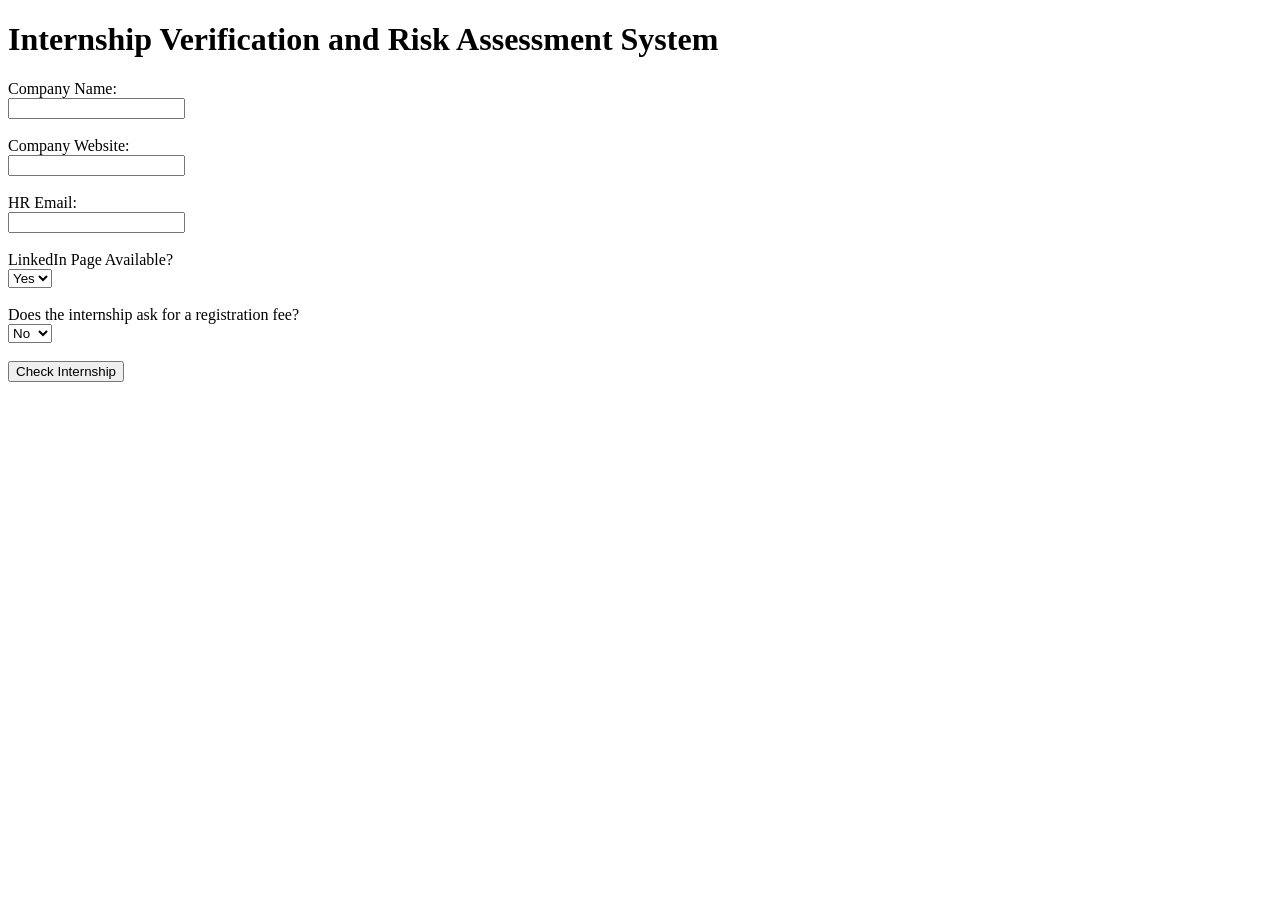
==== templates/index.html @ 8678685a "Add files via upload" ====
<!DOCTYPE html>
<html>
<head>
    <title>Internship Verification System</title>
    <link rel="stylesheet" href="{{ url_for('static', filename='style.css') }}">
</head>

<body>
    <h1>Internship Verification and Risk Assessment System</h1>

    <form action="/check" method="POST">
        <label>Company Name:</label><br>
        <input type="text" name="company_name" required><br><br>

        <label>Company Website:</label><br>
        <input type="text" name="website" required><br><br>

        <label>HR Email:</label><br>
        <input type="email" name="email" required><br><br>

        <label>LinkedIn Page Available?</label><br>
        <select name="linkedin">
            <option value="Yes">Yes</option>
            <option value="No">No</option>
        </select><br><br>

        <label>Does the internship ask for a registration fee?</label><br>
        <select name="fee">
            <option value="No">No</option>
            <option value="Yes">Yes</option>
        </select><br><br>

        <button type="submit">Check Internship</button>
    </form>

</body>
</html>
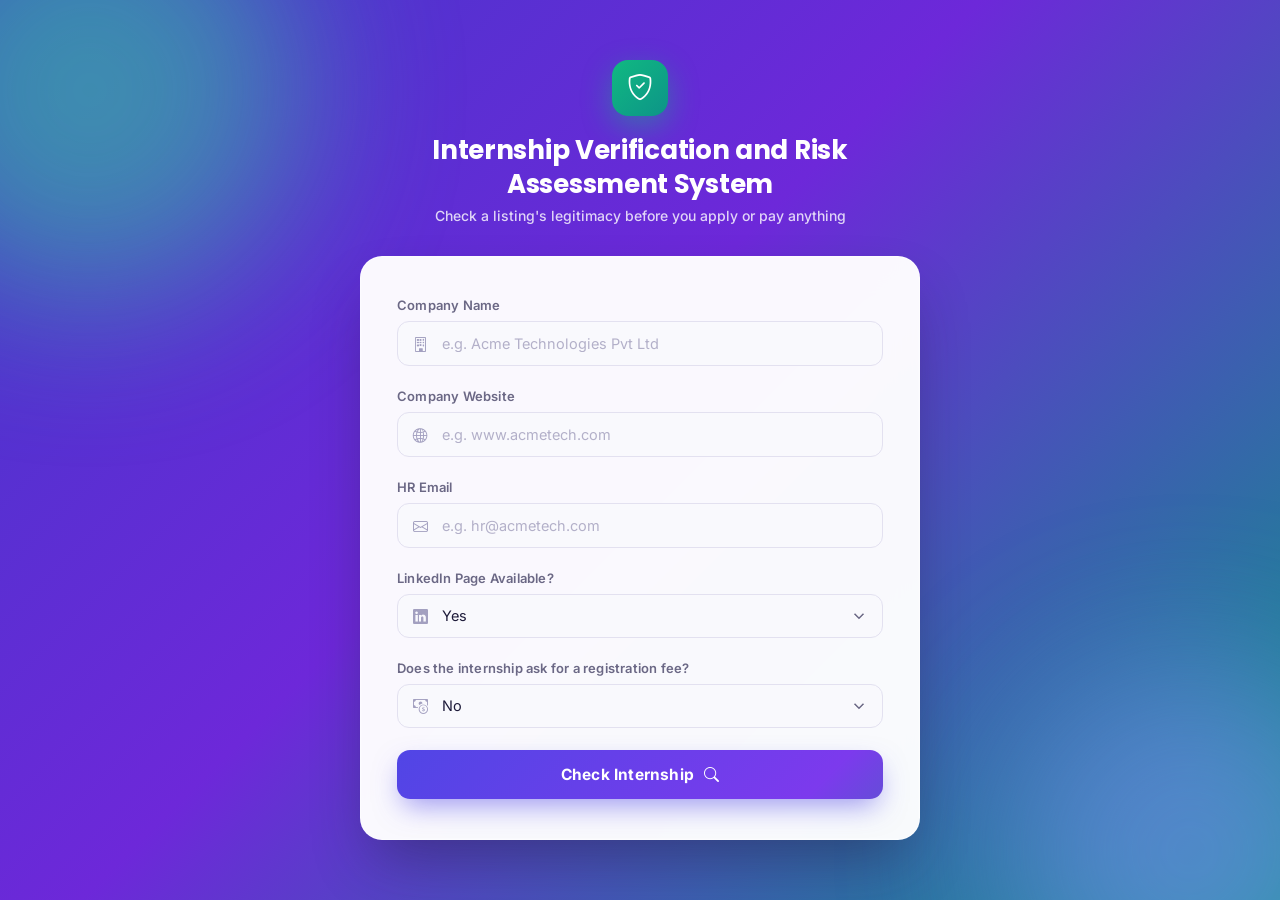
==== commit b3a2a0eb: "Update index.html" ====
--- a/templates/index.html
+++ b/templates/index.html
@@ -1,37 +1,304 @@
 <!DOCTYPE html>
-<html>
+<html lang="en">
 <head>
+    <meta charset="UTF-8">
+    <meta name="viewport" content="width=device-width, initial-scale=1.0">
     <title>Internship Verification System</title>
     <link rel="stylesheet" href="{{ url_for('static', filename='style.css') }}">
+
+    <!-- Fonts -->
+    <link rel="preconnect" href="https://fonts.googleapis.com">
+    <link rel="preconnect" href="https://fonts.gstatic.com" crossorigin>
+    <link href="https://fonts.googleapis.com/css2?family=Poppins:wght@600;700;800&family=Inter:wght@400;500;600;700&display=swap" rel="stylesheet">
+
+    <!-- Bootstrap Icons -->
+    <link rel="stylesheet" href="https://cdn.jsdelivr.net/npm/bootstrap-icons@1.11.3/font/bootstrap-icons.min.css">
+
+    <style>
+        :root {
+            --indigo: #4f46e5;
+            --violet: #7c3aed;
+            --emerald: #10b981;
+            --teal: #0d9488;
+            --ink: #1e1b3a;
+            --muted: #6b6885;
+            --danger: #ef4444;
+        }
+
+        * { box-sizing: border-box; }
+
+        body {
+            margin: 0;
+            min-height: 100vh;
+            font-family: 'Inter', sans-serif;
+            color: var(--ink);
+            background: linear-gradient(135deg, #4338ca 0%, #6d28d9 45%, #0d9488 100%);
+            background-attachment: fixed;
+            display: flex;
+            align-items: center;
+            justify-content: center;
+            padding: 48px 20px;
+            position: relative;
+            overflow-x: hidden;
+        }
+
+        /* Ambient glow shapes */
+        body::before,
+        body::after {
+            content: "";
+            position: fixed;
+            border-radius: 50%;
+            filter: blur(80px);
+            z-index: 0;
+            opacity: 0.55;
+        }
+        body::before {
+            width: 420px;
+            height: 420px;
+            background: #34d399;
+            top: -120px;
+            left: -120px;
+        }
+        body::after {
+            width: 380px;
+            height: 380px;
+            background: #818cf8;
+            bottom: -140px;
+            right: -100px;
+        }
+
+        .page-wrap {
+            position: relative;
+            z-index: 1;
+            width: 100%;
+            max-width: 560px;
+        }
+
+        .badge-row {
+            display: flex;
+            justify-content: center;
+            margin-bottom: 18px;
+        }
+
+        .shield-badge {
+            width: 56px;
+            height: 56px;
+            border-radius: 16px;
+            background: linear-gradient(135deg, var(--emerald), var(--teal));
+            display: flex;
+            align-items: center;
+            justify-content: center;
+            box-shadow: 0 10px 30px rgba(16, 185, 129, 0.45);
+        }
+        .shield-badge i {
+            font-size: 26px;
+            color: #ffffff;
+        }
+
+        h1 {
+            font-family: 'Poppins', sans-serif;
+            font-weight: 700;
+            font-size: 26px;
+            line-height: 1.3;
+            text-align: center;
+            color: #ffffff;
+            margin: 0 0 6px;
+            letter-spacing: -0.3px;
+        }
+
+        .subtitle {
+            text-align: center;
+            color: rgba(255, 255, 255, 0.8);
+            font-size: 14px;
+            margin: 0 0 32px;
+            font-weight: 500;
+        }
+
+        /* Glassmorphism card */
+        .card {
+            background: rgba(255, 255, 255, 0.97);
+            backdrop-filter: blur(18px);
+            border: 1px solid rgba(255, 255, 255, 0.5);
+            border-radius: 22px;
+            padding: 40px 36px;
+            box-shadow:
+                0 30px 60px -15px rgba(30, 27, 58, 0.45),
+                0 0 0 1px rgba(255, 255, 255, 0.06) inset;
+        }
+
+        .field {
+            margin-bottom: 22px;
+        }
+
+        .field label {
+            display: block;
+            font-size: 13px;
+            font-weight: 600;
+            color: var(--muted);
+            margin-bottom: 8px;
+            letter-spacing: 0.2px;
+        }
+
+        .input-wrap {
+            position: relative;
+        }
+
+        .input-wrap i.field-icon {
+            position: absolute;
+            left: 16px;
+            top: 50%;
+            transform: translateY(-50%);
+            color: #a3a0c0;
+            font-size: 15px;
+            pointer-events: none;
+            transition: color 0.2s ease;
+        }
+
+        input[type="text"],
+        input[type="email"],
+        select {
+            width: 100%;
+            padding: 13px 16px 13px 44px;
+            border: 1.5px solid #e3e1f0;
+            border-radius: 12px;
+            font-family: 'Inter', sans-serif;
+            font-size: 14.5px;
+            color: var(--ink);
+            background-color: #f9f9fd;
+            transition: border-color 0.2s ease, box-shadow 0.2s ease, background-color 0.2s ease;
+            outline: none;
+            appearance: none;
+        }
+
+        select {
+            background-image: url("data:image/svg+xml;charset=UTF-8,%3Csvg xmlns='http://www.w3.org/2000/svg' viewBox='0 0 24 24' fill='none' stroke='%236b6885' stroke-width='2'%3E%3Cpath d='M6 9l6 6 6-6'/%3E%3C/svg%3E");
+            background-repeat: no-repeat;
+            background-position: right 14px center;
+            background-size: 18px;
+            cursor: pointer;
+        }
+
+        input::placeholder { color: #b3b0c9; }
+
+        input:focus,
+        select:focus {
+            border-color: var(--indigo);
+            background-color: #ffffff;
+            box-shadow: 0 0 0 4px rgba(79, 70, 229, 0.14);
+        }
+
+        input:focus + i.field-icon,
+        .input-wrap:focus-within i.field-icon {
+            color: var(--indigo);
+        }
+
+        .submit-btn {
+            width: 100%;
+            margin-top: 12px;
+            padding: 15px 20px;
+            border: none;
+            border-radius: 13px;
+            font-family: 'Inter', sans-serif;
+            font-size: 15.5px;
+            font-weight: 700;
+            color: #ffffff;
+            letter-spacing: 0.2px;
+            cursor: pointer;
+            display: flex;
+            align-items: center;
+            justify-content: center;
+            gap: 10px;
+            background: linear-gradient(135deg, var(--indigo), var(--violet) 55%, var(--teal));
+            background-size: 160% 160%;
+            background-position: 0% 50%;
+            box-shadow: 0 12px 28px -6px rgba(79, 70, 229, 0.55);
+            transition: transform 0.2s ease, box-shadow 0.2s ease, background-position 0.4s ease;
+        }
+
+        .submit-btn:hover {
+            transform: translateY(-2px) scale(1.015);
+            box-shadow: 0 16px 34px -6px rgba(124, 58, 237, 0.55);
+            background-position: 100% 50%;
+        }
+
+        .submit-btn:active {
+            transform: translateY(0) scale(0.99);
+        }
+
+        .submit-btn i { font-size: 15px; }
+
+        @media (max-width: 480px) {
+            .card { padding: 30px 22px; border-radius: 18px; }
+            h1 { font-size: 21px; }
+        }
+    </style>
 </head>
 
 <body>
-    <h1>Internship Verification and Risk Assessment System</h1>
-
-    <form action="/check" method="POST">
-        <label>Company Name:</label><br>
-        <input type="text" name="company_name" required><br><br>
-
-        <label>Company Website:</label><br>
-        <input type="text" name="website" required><br><br>
-
-        <label>HR Email:</label><br>
-        <input type="email" name="email" required><br><br>
-
-        <label>LinkedIn Page Available?</label><br>
-        <select name="linkedin">
-            <option value="Yes">Yes</option>
-            <option value="No">No</option>
-        </select><br><br>
-
-        <label>Does the internship ask for a registration fee?</label><br>
-        <select name="fee">
-            <option value="No">No</option>
-            <option value="Yes">Yes</option>
-        </select><br><br>
-
-        <button type="submit">Check Internship</button>
-    </form>
-
+    <div class="page-wrap">
+        <div class="badge-row">
+            <div class="shield-badge"><i class="bi bi-shield-check"></i></div>
+        </div>
+
+        <h1>Internship Verification and Risk Assessment System</h1>
+        <p class="subtitle">Check a listing's legitimacy before you apply or pay anything</p>
+
+        <div class="card">
+            <form action="/check" method="POST">
+
+                <div class="field">
+                    <label for="company_name">Company Name</label>
+                    <div class="input-wrap">
+                        <i class="bi bi-building field-icon"></i>
+                        <input type="text" id="company_name" name="company_name" placeholder="e.g. Acme Technologies Pvt Ltd" required>
+                    </div>
+                </div>
+
+                <div class="field">
+                    <label for="website">Company Website</label>
+                    <div class="input-wrap">
+                        <i class="bi bi-globe2 field-icon"></i>
+                        <input type="text" id="website" name="website" placeholder="e.g. www.acmetech.com" required>
+                    </div>
+                </div>
+
+                <div class="field">
+                    <label for="email">HR Email</label>
+                    <div class="input-wrap">
+                        <i class="bi bi-envelope field-icon"></i>
+                        <input type="email" id="email" name="email" placeholder="e.g. hr@acmetech.com" required>
+                    </div>
+                </div>
+
+                <div class="field">
+                    <label for="linkedin">LinkedIn Page Available?</label>
+                    <div class="input-wrap">
+                        <i class="bi bi-linkedin field-icon"></i>
+                        <select id="linkedin" name="linkedin">
+                            <option value="Yes">Yes</option>
+                            <option value="No">No</option>
+                        </select>
+                    </div>
+                </div>
+
+                <div class="field">
+                    <label for="fee">Does the internship ask for a registration fee?</label>
+                    <div class="input-wrap">
+                        <i class="bi bi-cash-coin field-icon"></i>
+                        <select id="fee" name="fee">
+                            <option value="No">No</option>
+                            <option value="Yes">Yes</option>
+                        </select>
+                    </div>
+                </div>
+
+                <button type="submit" class="submit-btn">
+                    Check Internship
+                    <i class="bi bi-search"></i>
+                </button>
+
+            </form>
+        </div>
+    </div>
 </body>
-</html>+</html>
